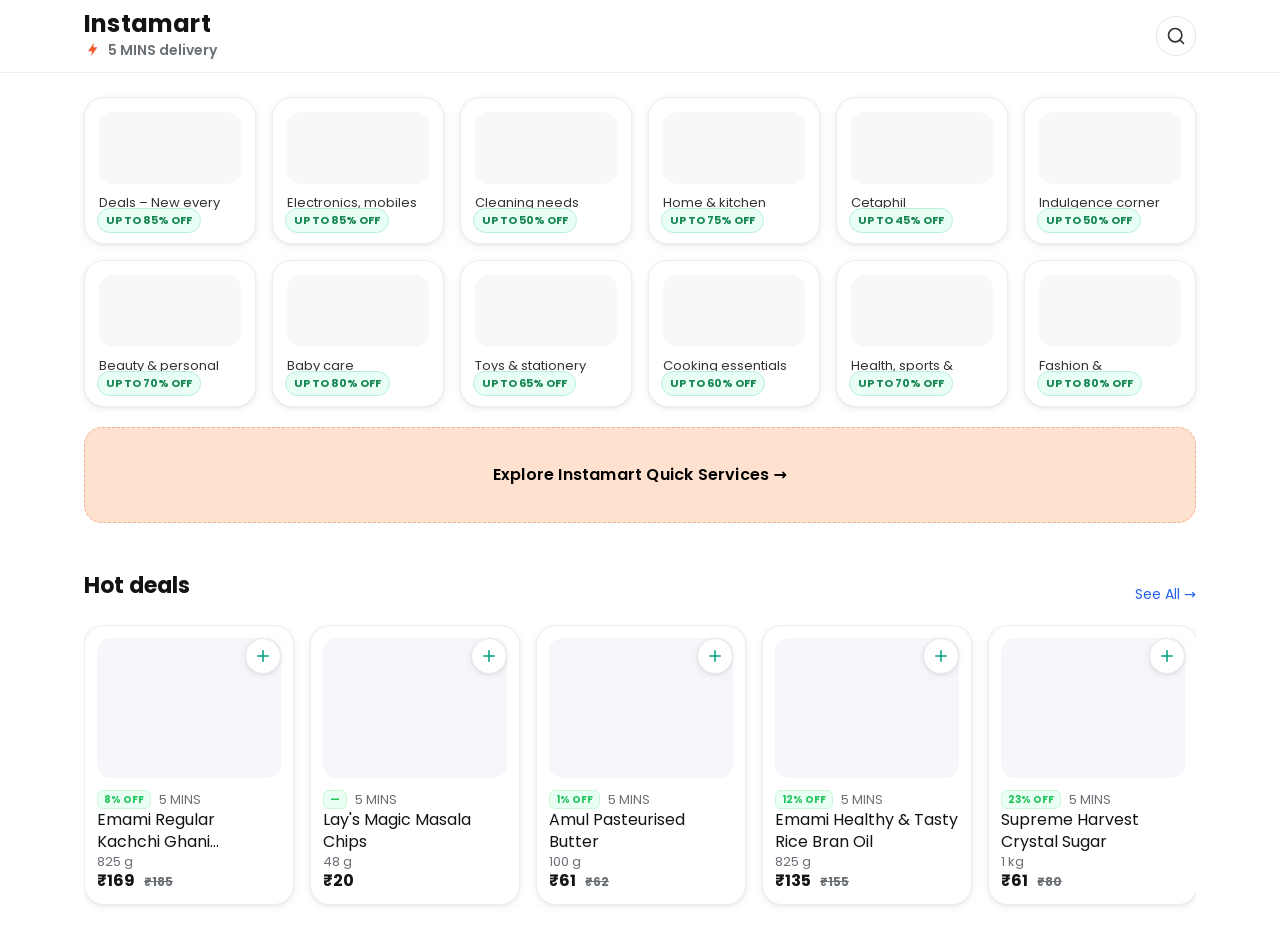
==== index.html @ 1e0b8e89 "second commit" ====
<!DOCTYPE html>
<html lang="en">
<head>
  <meta charset="utf-8" />
  <meta name="viewport" content="width=device-width, initial-scale=1" />
  <title>Instamart – Demo Clone</title>
  <link rel="preconnect" href="https://fonts.googleapis.com  ">
  <link rel="preconnect" href="https://fonts.gstatic.com  " crossorigin>
  <link href="https://fonts.googleapis.com/css2?family=Poppins:wght@400;500;600;700&display=swap" rel="stylesheet">
  <link rel="stylesheet" href="style.css">
  <style>
    :root{
      --bg:#ffffff;
      --text:#111315;
      --muted:#6b6f76;
      --card:#f8f8fa;
      --chip:#f3f4f6;
      --accent:#00a082; /* teal-ish add button */
      --brand:#f05a28; /* bolt */
      --ring:rgba(0,0,0,.08);
      --shadow:0 2px 10px rgba(0,0,0,.06), 0 1px 3px rgba(0,0,0,.06);
      --radius:16px;
    }
    *{box-sizing:border-box}
    html,body{height:100%}
    body{
      margin:0; background:var(--bg); color:var(--text); font-family:Poppins,system-ui,-apple-system,Segoe UI,Roboto,Helvetica,Arial,sans-serif; line-height:1.35;
    }
    .container{max-width:1200px; margin:0 auto; padding:0 20px}

    /* Header */
    header{position:sticky; top:0; z-index:50; background:var(--bg); border-bottom:1px solid #eee}
    .header-wrap{display:flex; align-items:center; gap:16px; height:72px}
    .logo{font-weight:700; font-size:24px; letter-spacing:.2px}
    .bolt{display:inline-flex; align-items:center; gap:8px; font-weight:600; color:var(--muted); font-size:14px}
    .bolt svg{width:16px; height:16px; color:var(--brand)}
    .spacer{flex:1}
    .search-btn{width:40px; height:40px; border-radius:999px; display:grid; place-items:center; border:1px solid #e6e6e6; background:#fff}
    .search-btn svg{width:20px; height:20px; color:#333}

    /* Top category grid */
    .section{padding:24px 0}
    .section h2{font-size:22px; margin:0 0 16px}
    .top-grid{display:grid; grid-template-columns:repeat(6,1fr); gap:16px}
    @media (max-width:1000px){.top-grid{grid-template-columns:repeat(4,1fr)}}
    @media (max-width:700px){.top-grid{grid-template-columns:repeat(3,1fr)}}
    @media (max-width:480px){.top-grid{grid-template-columns:repeat(2,1fr)}}

    .cat-card{background:#fff; border:1px solid #eee; border-radius:20px; padding:14px; box-shadow:var(--shadow); position:relative; transition:transform .15s ease, box-shadow .15s ease}
    .cat-card:hover{transform:translateY(-2px); box-shadow:0 6px 22px rgba(0,0,0,.08)}
    .cat-img{height:72px; background:linear-gradient(180deg,#f8fafc,#eef2f7); border-radius:14px; margin-bottom:10px}
    .cat-title{font-size:13px; color:#333}
    .discount{position:absolute; bottom:10px; left:12px; background:#e9fff6; color:#198754; border:1px solid #b7f0d9; font-size:11px; font-weight:700; padding:4px 8px; border-radius:999px}

    /* Banner */
    .banner{background:#ffe1cf; border-radius:18px; height:96px; display:flex; align-items:center; justify-content:center; font-weight:600; letter-spacing:.2px; border:1px dashed #f3b292}

    /* Hot deals carousel */
    .row-between{display:flex; align-items:center; justify-content:space-between}
    .strip{position:relative}
    .rail{display:flex; gap:16px; overflow:auto; scroll-snap-type:x mandatory; padding-bottom:8px}
    .rail::-webkit-scrollbar{height:8px}
    .rail::-webkit-scrollbar-thumb{background:#e5e7eb; border-radius:999px}

    .deal-card{min-width:210px; background:#fff; border:1px solid #eee; border-radius:20px; padding:12px; scroll-snap-align:start; box-shadow:var(--shadow); position:relative}
    .deal-img{height:140px; border-radius:14px; background:linear-gradient(180deg,#f7f7fb,#eef2f7)}
    .deal-meta{display:flex; align-items:center; gap:8px; margin-top:12px}
    .tag{font-size:10px; font-weight:700; color:#22c55e; background:#eafff3; border:1px solid #c9f7d7; padding:2px 6px; border-radius:6px}
    .plus{position:absolute; right:12px; top:12px; width:36px; height:36px; background:#fff; border:1px solid #e5e7eb; border-radius:999px; display:grid; place-items:center; box-shadow:var(--shadow); cursor:pointer}
    .plus svg{width:18px; height:18px; color:var(--accent)}

    .price{font-weight:700}
    .mrp{color:var(--muted); text-decoration:line-through; margin-left:6px; font-size:12px}

    .see-all{font-size:14px; color:#2563eb; text-decoration:none}

    /* Spotlight chips */
    .chips{display:grid; grid-template-columns:repeat(7,1fr); gap:16px}
    @media (max-width:1000px){.chips{grid-template-columns:repeat(5,1fr)}}
    @media (max-width:700px){.chips{grid-template-columns:repeat(3,1fr)}}
    .chip{background:var(--chip); border:1px solid #ececec; border-radius:18px; padding:12px; text-align:center}
    .chip .thumb{height:78px; background:#fff; border-radius:12px; box-shadow:var(--shadow); margin-bottom:8px}
    .chip b{display:block; font-size:13px}

    /* Grocery & Kitchen */
    .gk-grid{display:grid; grid-template-columns:repeat(7,1fr); gap:18px}
    @media (max-width:1200px){.gk-grid{grid-template-columns:repeat(6,1fr)}}
    @media (max-width:1000px){.gk-grid{grid-template-columns:repeat(5,1fr)}}
    @media (max-width:800px){.gk-grid{grid-template-columns:repeat(3,1fr)}}
    @media (max-width:520px){.gk-grid{grid-template-columns:repeat(2,1fr)}}
    .gk-card{background:#fff; border:1px solid #eee; border-radius:22px; padding:14px; box-shadow:var(--shadow); text-align:center; transition:transform .15s}
    .gk-card:hover{transform:translateY(-2px)}
    .gk-thumb{height:88px; border-radius:14px; background:linear-gradient(180deg,#f8fafc,#eef2f7); margin-bottom:8px}
    .gk-card .label{font-weight:600; font-size:14px}

    /* tiny helpers */
    .sub{font-size:13px; color:var(--muted)}
    .mt-8{margin-top:8px}
    .mt-16{margin-top:16px}
    .mt-20{margin-top:20px}
    .mt-24{margin-top:24px}
  </style>
</head>
<body>
  <header>
    <div class="container header-wrap">
      <div>
        <div class="logo">Instamart</div>
        <div class="bolt">
          <svg viewBox="0 0 24 24" fill="currentColor" aria-hidden="true"><path d="M11 21 20 8h-6l1-7-9 13h6l-1 7z"/></svg>
          5 MINS delivery
        </div>
      </div>
      <div class="spacer"></div>
      <button class="search-btn" aria-label="Search">
        <svg viewBox="0 0 24 24" fill="none" stroke="currentColor" stroke-width="2" stroke-linecap="round" stroke-linejoin="round"><circle cx="11" cy="11" r="8"></circle><path d="M21 21l-4.3-4.3"></path></svg>
      </button>
    </div>
  </header>

  <main class="container">
    <!-- Top categories grid (screenshot #1) -->
    <section class="section">
      <div class="top-grid">
        <!-- Repeat 12 tiles to mimic Instamart header tiles -->
        <div class="cat-card"><div class="cat-img"></div><div class="cat-title">Deals – New every hour</div><span class="discount">UP TO 85% OFF</span></div>
        <div class="cat-card"><div class="cat-img"></div><div class="cat-title">Electronics, mobiles & more</div><span class="discount">UP TO 85% OFF</span></div>
        <div class="cat-card"><div class="cat-img"></div><div class="cat-title">Cleaning needs</div><span class="discount">UP TO 50% OFF</span></div>
        <div class="cat-card"><div class="cat-img"></div><div class="cat-title">Home & kitchen</div><span class="discount">UP TO 75% OFF</span></div>
        <div class="cat-card"><div class="cat-img"></div><div class="cat-title">Cetaphil</div><span class="discount">UP TO 45% OFF</span></div>
        <div class="cat-card"><div class="cat-img"></div><div class="cat-title">Indulgence corner</div><span class="discount">UP TO 50% OFF</span></div>
        <div class="cat-card"><div class="cat-img"></div><div class="cat-title">Beauty & personal care</div><span class="discount">UP TO 70% OFF</span></div>
        <div class="cat-card"><div class="cat-img"></div><div class="cat-title">Baby care</div><span class="discount">UP TO 80% OFF</span></div>
        <div class="cat-card"><div class="cat-img"></div><div class="cat-title">Toys & stationery</div><span class="discount">UP TO 65% OFF</span></div>
        <div class="cat-card"><div class="cat-img"></div><div class="cat-title">Cooking essentials</div><span class="discount">UP TO 60% OFF</span></div>
        <div class="cat-card"><div class="cat-img"></div><div class="cat-title">Health, sports & fitness</div><span class="discount">UP TO 70% OFF</span></div>
        <div class="cat-card"><div class="cat-img"></div><div class="cat-title">Fashion & accessories</div><span class="discount">UP TO 80% OFF</span></div>
      </div>
      <a href="./customer.html" class="banner-link"><div class="banner mt-20">Explore Instamart Quick Services →</div></a>
    </section>

    <!-- Hot deals strip (screenshot #2) -->
    <section class="section">
      <div class="row-between">
        <h2>Hot deals</h2>
        <a class="see-all" href="#">See All →</a>
      </div>
      <div class="strip mt-8">
        <div class="rail" id="rail">
          <!-- Several product cards -->
          <article class="deal-card">
            <div class="plus" title="Add">
              <svg viewBox="0 0 24 24" fill="none" stroke="currentColor" stroke-width="2" stroke-linecap="round" stroke-linejoin="round"><path d="M12 5v14M5 12h14"/></svg>
            </div>
            <div class="deal-img"></div>
            <div class="deal-meta"><span class="tag">8% OFF</span><span class="sub">5 MINS</span></div>
            <div class="title">Emami Regular Kachchi Ghani...</div>
            <div class="sub">825 g</div>
            <div class="price">₹169 <span class="mrp">₹185</span></div>
          </article>

          <article class="deal-card">
            <div class="plus" title="Add">
              <svg viewBox="0 0 24 24" fill="none" stroke="currentColor" stroke-width="2" stroke-linecap="round" stroke-linejoin="round"><path d="M12 5v14M5 12h14"/></svg>
            </div>
            <div class="deal-img"></div>
            <div class="deal-meta"><span class="tag">—</span><span class="sub">5 MINS</span></div>
            <div class="title">Lay's Magic Masala Chips</div>
            <div class="sub">48 g</div>
            <div class="price">₹20</div>
          </article>

          <article class="deal-card">
            <div class="plus" title="Add">
              <svg viewBox="0 0 24 24" fill="none" stroke="currentColor" stroke-width="2" stroke-linecap="round" stroke-linejoin="round"><path d="M12 5v14M5 12h14"/></svg>
            </div>
            <div class="deal-img"></div>
            <div class="deal-meta"><span class="tag">1% OFF</span><span class="sub">5 MINS</span></div>
            <div class="title">Amul Pasteurised Butter</div>
            <div class="sub">100 g</div>
            <div class="price">₹61 <span class="mrp">₹62</span></div>
          </article>

          <article class="deal-card">
            <div class="plus" title="Add">
              <svg viewBox="0 0 24 24" fill="none" stroke="currentColor" stroke-width="2" stroke-linecap="round" stroke-linejoin="round"><path d="M12 5v14M5 12h14"/></svg>
            </div>
            <div class="deal-img"></div>
            <div class="deal-meta"><span class="tag">12% OFF</span><span class="sub">5 MINS</span></div>
            <div class="title">Emami Healthy & Tasty Rice Bran Oil</div>
            <div class="sub">825 g</div>
            <div class="price">₹135 <span class="mrp">₹155</span></div>
          </article>

          <article class="deal-card">
            <div class="plus" title="Add">
              <svg viewBox="0 0 24 24" fill="none" stroke="currentColor" stroke-width="2" stroke-linecap="round" stroke-linejoin="round"><path d="M12 5v14M5 12h14"/></svg>
            </div>
            <div class="deal-img"></div>
            <div class="deal-meta"><span class="tag">23% OFF</span><span class="sub">5 MINS</span></div>
            <div class="title">Supreme Harvest Crystal Sugar</div>
            <div class="sub">1 kg</div>
            <div class="price">₹61 <span class="mrp">₹80</span></div>
          </article>

          <article class="deal-card">
            <div class="plus" title="Add">
              <svg viewBox="0 0 24 24" fill="none" stroke="currentColor" stroke-width="2" stroke-linecap="round" stroke-linejoin="round"><path d="M12 5v14M5 12h14"/></svg>
            </div>
            <div class="deal-img"></div>
            <div class="deal-meta"><span class="tag">10% OFF</span><span class="sub">5 MINS</span></div>
            <div class="title">Tata Salt, Iodised</div>
            <div class="sub">1 kg</div>
            <div class="price">₹27 <span class="mrp">₹30</span></div>
          </article>

          <article class="deal-card">
            <div class="plus" title="Add">
              <svg viewBox="0 0 24 24" fill="none" stroke="currentColor" stroke-width="2" stroke-linecap="round" stroke-linejoin="round"><path d="M12 5v14M5 12h14"/></svg>
            </div>
            <div class="deal-img"></div>
            <div class="deal-meta"><span class="tag">53% OFF</span><span class="sub">5 MINS</span></div>
            <div class="title">Potato (Aloo)</div>
            <div class="sub">1 kg</div>
            <div class="price">₹19 <span class="mrp">₹41</span></div>
          </article>
        </div>
      </div>

      <!-- <div class="section">
        <h2>In the Spotlight</h2>
        <div class="chips mt-16">
          <div class="chip"><div class="thumb"></div><b>Fruits & Vegetables</b></div>
          <div class="chip"><div class="thumb"></div><b>Dairy, Bread & Eggs</b></div>
          <div class="chip"><div class="thumb"></div><b>Munchies & Drinks</b></div>
          <div class="chip"><div class="thumb"></div><b>Cooking Essentials</b></div>
          <div class="chip"><div class="thumb"></div><b>Cleaning Needs</b></div>
          <div class="chip"><div class="thumb"></div><b>Ice Creams</b></div>
          <div class="chip"><div class="thumb"></div><b>Baby Care</b></div>
        </div>
      </div>
    </section> -->

    <!-- Grocery & Kitchen (screenshot #3) -->
    <!-- <section class="section">
      <h2>GROCERY & KITCHEN</h2>
      <div class="gk-grid mt-16">
        <div class="gk-card"><div class="gk-thumb"></div><div class="label">Fresh Vegetables</div></div>
        <div class="gk-card"><div class="gk-thumb"></div><div class="label">Fresh Fruits</div></div>
        <div class="gk-card"><div class="gk-thumb"></div><div class="label">Dairy, Bread and Eggs</div></div>
        <div class="gk-card"><div class="gk-thumb"></div><div class="label">Cereals & Breakfast</div></div>
        <div class="gk-card"><div class="gk-thumb"></div><div class="label">Atta, Rice and Dal</div></div>
        <div class="gk-card"><div class="gk-thumb"></div><div class="label">Oils and Ghee</div></div>
        <div class="gk-card"><div class="gk-thumb"></div><div class="label">Masalas</div></div>
        <div class="gk-card"><div class="gk-thumb"></div><div class="label">Dry Fruits & Seeds</div></div>
        <div class="gk-card"><div class="gk-thumb"></div><div class="label">Biscuits & Cakes</div></div>
        <div class="gk-card"><div class="gk-thumb"></div><div class="label">Tea, Coffee & Milk Drinks</div></div>
        <div class="gk-card"><div class="gk-thumb"></div><div class="label">Sauces & Spreads</div></div>
        <div class="gk-card"><div class="gk-thumb"></div><div class="label">Meat & Seafood</div></div>
      </div>
    </section> -->
  </main>

  <script>
    // Keyboard navigation for carousel
    const rail = document.getElementById('rail');
    document.addEventListener('keydown', (e)=>{
      if(['ArrowRight','ArrowLeft'].includes(e.key)){
        rail.scrollBy({left: e.key==='ArrowRight'? 260 : -260, behavior:'smooth'});
      }
    });

    // === IMAGE MAP ===
    // Realistic product/category images from Unsplash (free to use)
    const images = {
      categories: [
        'https://images.unsplash.com/photo-1542838132-92c53300491e?crop=entropy&cs=tinysrgb&fit=max&fm=jpg&h=200&ixid=MnwxfDB8MXxyYW5kb218MHx8vegetables,fruits|grocery|fresh|food|produce&dpr=1&w=300',
        'https://images.unsplash.com/photo-1498049794561-7780e7231661?q=80&w=1170&auto=format&fit=crop&ixlib=rb-4.1.0&ixid=M3wxMjA3fDB8MHxwaG90by1wYWdlfHx8fGVufDB8fHx8fA%3D%3D',
        'https://images.unsplash.com/photo-1585421514284-efb74c2b69ba?q=80&w=1170&auto=format&fit=crop&ixlib=rb-4.1.0&ixid=M3wxMjA3fDB8MHxwaG90by1wYWdlfHx8fGVufDB8fHx8fA%3D%3D',
        'https://images.unsplash.com/photo-1519750783826-e2420f4d687f?crop=entropy&cs=tinysrgb&fit=max&fm=jpg&h=200&ixid=MnwxfDB8MXxyYW5kb218MHx8kitchen|utensils|home|cookware&dpr=1&w=300',
        'https://images.unsplash.com/photo-1643747238009-6863ea63e78d?q=80&w=1117&auto=format&fit=crop&ixlib=rb-4.1.0&ixid=M3wxMjA3fDB8MHxwaG90by1wYWdlfHx8fGVufDB8fHx8fA%3D%3D',
        'https://images.unsplash.com/photo-1565958011703-44f9829ba187?crop=entropy&cs=tinysrgb&fit=max&fm=jpg&h=200&ixid=MnwxfDB8MXxyYW5kb218MHx8chocolates|snacks|treats&dpr=1&w=300',
        'https://images.unsplash.com/photo-1602585578130-c9076e09330d?q=80&w=687&auto=format&fit=crop&ixlib=rb-4.1.0&ixid=M3wxMjA3fDB8MHxwaG90by1wYWdlfHx8fGVufDB8fHx8fA%3D%3D',
        'https://images.unsplash.com/photo-1491013516836-7db643ee125a?q=80&w=1025&auto=format&fit=crop&ixlib=rb-4.1.0&ixid=M3wxMjA3fDB8MHxwaG90by1wYWdlfHx8fGVufDB8fHx8fA%3D%3D',
        'https://images.unsplash.com/photo-1555448049-67b919120e75?q=80&w=1170&auto=format&fit=crop&ixlib=rb-4.1.0&ixid=M3wxMjA3fDB8MHxwaG90by1wYWdlfHx8fGVufDB8fHx8fA%3D%3D',
        'https://plus.unsplash.com/premium_photo-1726743707863-e6a862465664?q=80&w=1170&auto=format&fit=crop&ixlib=rb-4.1.0&ixid=M3wxMjA3fDB8MHxwaG90by1wYWdlfHx8fGVufDB8fHx8fA%3D%3D',
        'https://images.unsplash.com/photo-1709315859957-3b3583bf364c?q=80&w=1170&auto=format&fit=crop&ixlib=rb-4.1.0&ixid=M3wxMjA3fDB8MHxwaG90by1wYWdlfHx8fGVufDB8fHx8fA%3D%3D',
        'https://images.unsplash.com/photo-1523381210434-271e8be1f52b?crop=entropy&cs=tinysrgb&fit=max&fm=jpg&h=200&ixid=MnwxfDB8MXxyYW5kb218MHx8fashion|clothing|accessories&dpr=1&w=300'
      ],
      deals: [
        'https://images.unsplash.com/photo-1720468750623-39e9a09f5067?q=80&w=764&auto=format&fit=crop&ixlib=rb-4.1.0&ixid=M3wxMjA3fDB8MHxwaG90by1wYWdlfHx8fGVufDB8fHx8fA%3D%3D',
        'https://images.unsplash.com/photo-1741520149946-d2e652514b5a?q=80&w=694&auto=format&fit=crop&ixlib=rb-4.1.0&ixid=M3wxMjA3fDB8MHxwaG90by1wYWdlfHx8fGVufDB8fHx8fA%3D%3D',
        'https://plus.unsplash.com/premium_photo-1700440539081-ce9b10dece22?q=80&w=1170&auto=format&fit=crop&ixlib=rb-4.1.0&ixid=M3wxMjA3fDB8MHxwaG90by1wYWdlfHx8fGVufDB8fHx8fA%3D%3D',
        'https://plus.unsplash.com/premium_photo-1664391616054-1671f1b7f75d?q=80&w=778&auto=format&fit=crop&ixlib=rb-4.1.0&ixid=M3wxMjA3fDB8MHxwaG90by1wYWdlfHx8fGVufDB8fHx8fA%3D%3D',
        'https://plus.unsplash.com/premium_photo-1675855748229-a9de9f1ed214?q=80&w=687&auto=format&fit=crop&ixlib=rb-4.1.0&ixid=M3wxMjA3fDB8MHxwaG90by1wYWdlfHx8fGVufDB8fHx8fA%3D%3D',
        'https://images.unsplash.com/photo-1583832277339-91225387fc20?crop=entropy&cs=tinysrgb&fit=max&fm=jpg&h=200&ixid=MnwxfDB8MXxyYW5kb218MHx8salt|tata|iodised&dpr=1&w=300',
        'https://images.unsplash.com/photo-1587202372616-d8e0ef8f2c6b?crop=entropy&cs=tinysrgb&fit=max&fm=jpg&h=200&ixid=MnwxfDB8MXxyYW5kb218MHx8potato|aloo|vegetable&dpr=1&w=300'
      ],
      spotlight: [
        'https://images.unsplash.com/photo-1587314120477-885d157e8847?crop=entropy&cs=tinysrgb&fit=max&fm=jpg&h=100&ixid=MnwxfDB8MXxyYW5kb218MHx8fruits|vegetables|fresh&dpr=1&w=150',
        'https://images.unsplash.com/photo-1550259979-e0424f392948?crop=entropy&cs=tinysrgb&fit=max&fm=jpg&h=100&ixid=MnwxfDB8MXxyYW5kb218MHx8dairy|milk|eggs|bread&dpr=1&w=150',
        'https://images.unsplash.com/photo-1596462500382-fc8a0a36ebf6?crop=entropy&cs=tinysrgb&fit=max&fm=jpg&h=100&ixid=MnwxfDB8MXxyYW5kb218MHx8snacks|chips|drinks|beverages&dpr=1&w=150',
        'https://images.unsplash.com/photo-1600014363104-dc910438c995?crop=entropy&cs=tinysrgb&fit=max&fm=jpg&h=100&ixid=MnwxfDB8MXxyYW5kb218MHx8cooking|essentials|spices|oil&dpr=1&w=150',
        'https://images.unsplash.com/photo-1584132967447-6c577d5baca8?crop=entropy&cs=tinysrgb&fit=max&fm=jpg&h=100&ixid=MnwxfDB8MXxyYW5kb218MHx8cleaning|supplies|home|care&dpr=1&w=150',
        'https://images.unsplash.com/photo-1579809633699-1c4d9a00926f?crop=entropy&cs=tinysrgb&fit=max&fm=jpg&h=100&ixid=MnwxfDB8MXxyYW5kb218MHx8ice|cream|dessert&dpr=1&w=150',
        'https://images.unsplash.com/photo-1587049352851-8d4e89133925?crop=entropy&cs=tinysrgb&fit=max&fm=jpg&h=100&ixid=MnwxfDB8MXxyYW5kb218MHx8baby|care|products&dpr=1&w=150'
      ],
      grocery: [
        'https://images.unsplash.com/photo-1587269503643-958e089265fd?crop=entropy&cs=tinysrgb&fit=max&fm=jpg&h=100&ixid=MnwxfDB8MXxyYW5kb218MHx8vegetables|fresh|produce&dpr=1&w=150',
        'https://images.unsplash.com/photo-1587314120477-885d157e8847?crop=entropy&cs=tinysrgb&fit=max&fm=jpg&h=100&ixid=MnwxfDB8MXxyYW5kb218MHx8fruits|fresh|apples|oranges&dpr=1&w=150',
        'https://images.unsplash.com/photo-1550259979-e0424f392948?crop=entropy&cs=tinysrgb&fit=max&fm=jpg&h=100&ixid=MnwxfDB8MXxyYW5kb218MHx8dairy|eggs|bread|milk&dpr=1&w=150',
        'https://images.unsplash.com/photo-1595433371598-9f236fed9d70?crop=entropy&cs=tinysrgb&fit=max&fm=jpg&h=100&ixid=MnwxfDB8MXxyYW5kb218MHx8cereal|breakfast|oats&dpr=1&w=150',
        'https://images.unsplash.com/photo-1615887027588-8582a71c9887?crop=entropy&cs=tinysrgb&fit=max&fm=jpg&h=100&ixid=MnwxfDB8MXxyYW5kb218MHx8atta|rail|dal|wheat&dpr=1&w=150',
        'https://images.unsplash.com/photo-1605994003448-4a23d7c7c8e3?crop=entropy&cs=tinysrgb&fit=max&fm=jpg&h=100&ixid=MnwxfDB8MXxyYW5kb218MHx8oil|ghee|cooking&dpr=1&w=150',
        'https://images.unsplash.com/photo-1596462502278-27bfdc403348?crop=entropy&cs=tinysrgb&fit=max&fm=jpg&h=100&ixid=MnwxfDB8MXxyYW5kb218MHx8masalas|spices|turmeric&dpr=1&w=150',
        'https://images.unsplash.com/photo-1587288958563-3114682378f0?crop=entropy&cs=tinysrgb&fit=max&fm=jpg&h=100&ixid=MnwxfDB8MXxyYW5kb218MHx8dry|fruits|nuts|almonds&dpr=1&w=150',
        'https://images.unsplash.com/photo-1544988405-09edf898224f?crop=entropy&cs=tinysrgb&fit=max&fm=jpg&h=100&ixid=MnwxfDB8MXxyYW5kb218MHx8biscuits|cookies|snacks&dpr=1&w=150',
        'https://images.unsplash.com/photo-1584586491367-d651bc06500e?crop=entropy&cs=tinysrgb&fit=max&fm=jpg&h=100&ixid=MnwxfDB8MXxyYW5kb218MHx8tea|coffee|drink&dpr=1&w=150',
        'https://images.unsplash.com/photo-1595422624304-5ec9d9b7d7c7c?crop=entropy&cs=tinysrgb&fit=max&fm=jpg&h=100&ixid=MnwxfDB8MXxyYW5kb218MHx8sauces|ketchup|spreads&dpr=1&w=150',
        'https://images.unsplash.com/photo-1565299585902-73054e895c31?crop=entropy&cs=tinysrgb&fit=max&fm=jpg&h=100&ixid=MnwxfDB8MXxyYW5kb218MHx8meat|chicken|seafood&dpr=1&w=150'
      ]
    };

    // === Apply Images Dynamically ===
    document.querySelectorAll('.cat-img').forEach((el, i) => {
      if (images.categories[i]) {
        el.style.backgroundImage = `url(${images.categories[i]})`;
        el.style.backgroundSize = 'cover';
        el.style.backgroundPosition = 'center';
        el.style.backgroundColor = '#f8f8fa';
      }
    });

    document.querySelectorAll('.deal-img').forEach((el, i) => {
      if (images.deals[i]) {
        el.style.backgroundImage = `url(${images.deals[i]})`;
        el.style.backgroundSize = 'cover';
        el.style.backgroundPosition = 'center';
        el.style.backgroundColor = '#f7f7fb';
      }
    });

    document.querySelectorAll('.chip .thumb').forEach((el, i) => {
      if (images.spotlight[i]) {
        el.style.backgroundImage = `url(${images.spotlight[i]})`;
        el.style.backgroundSize = 'cover';
        el.style.backgroundPosition = 'center';
        el.style.backgroundColor = '#fff';
      }
    });

    document.querySelectorAll('.gk-thumb').forEach((el, i) => {
      if (images.grocery[i]) {
        el.style.backgroundImage = `url(${images.grocery[i]})`;
        el.style.backgroundSize = 'cover';
        el.style.backgroundPosition = 'center';
        el.style.backgroundColor = '#f8fafc';
      }
    });
  </script>
</body>
</html>
---- style.css ----
.plumbing-issues{
    /* border: 2px solid #000000; */
    display: flex;
    align-items: center;
    flex-wrap: wrap;
    justify-content: center;
    justify-content: space-evenly;
    gap: 20px;
    margin-top: 20px;
 
}

.plumbing-issues div{
    width: 30%;
    height: 500px;
    /* border: 1px solid black; */
    align-items: center;
    display: flex;
    flex-direction: column;
    /* justify-content: center; */
    padding-top: 20px;
       /* border: 1px solid blue;
       border-radius: 20px; */
       box-shadow: 2px 2px 10px 2px rgba(0,0,0,0.2);
       border-radius: 20px;
}
.plumbing-issues div img{
    width: 80%;
    height: 400px;
    /* border-radius: 10px; */
    border-radius: 20px;
}
.plumbing-issues div :hover{
    transform: scale(1.05);
    box-shadow: 4px 4px 15px 2px rgba(0,0,0,0.3);
}
.plumbing-issues div p{
    margin-top: 10px;
    text-align: center;
    font-weight: 600;
    cursor: pointer;
}
.container{
    width: 90vw;
}
.banner{
    cursor: pointer;
}
.banner-link{
    text-decoration: none;
    color: black;
}
.back{
    cursor: pointer;
}
.book-service{
    text-decoration: none;
    color: white;
}
.actions{
    display: flex;
    justify-content: space-between;
    margin-top: 20px;
}
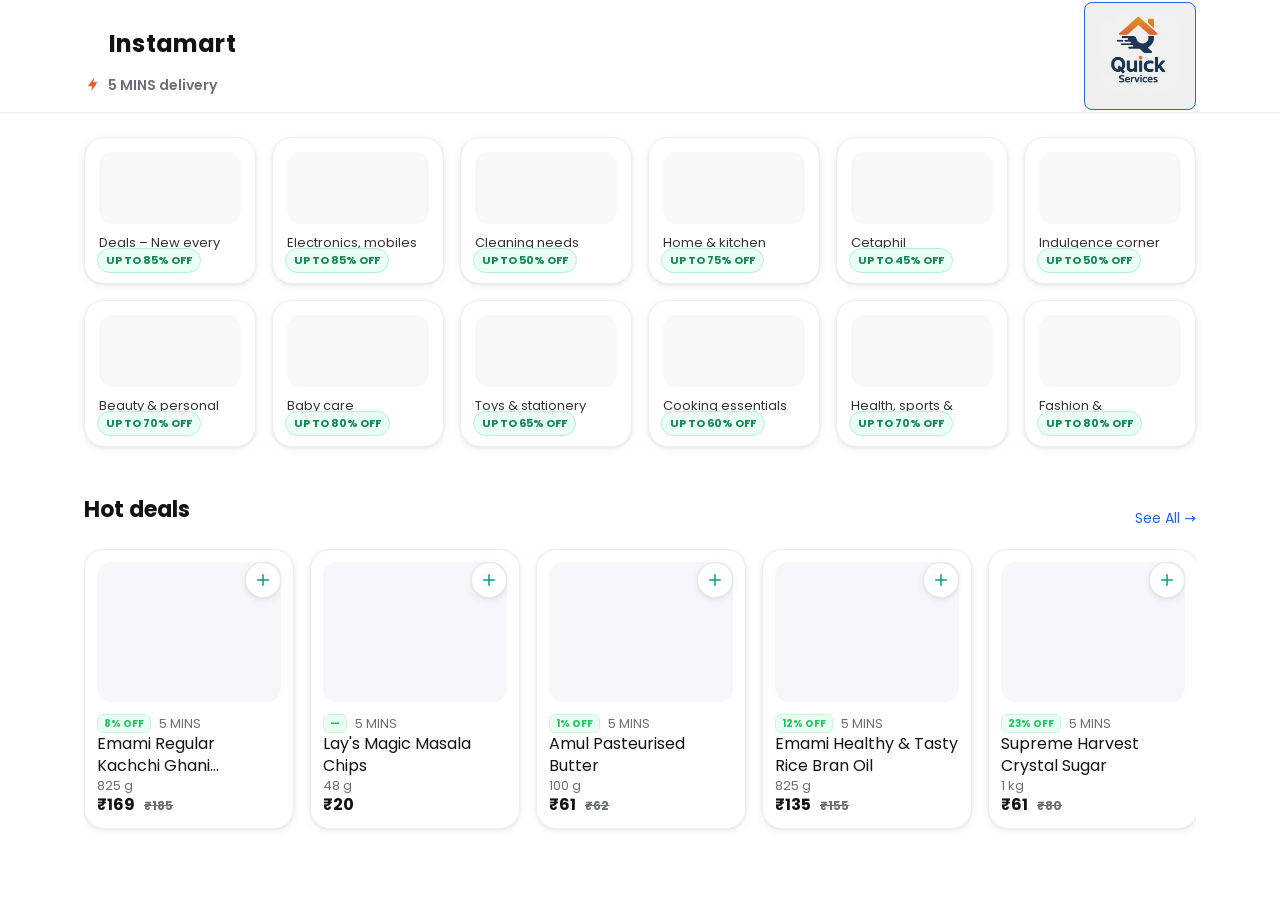
==== commit f7a61916: "Add files via upload" ====
--- a/index.html
+++ b/index.html
@@ -1,5 +1,6 @@
 <!DOCTYPE html>
 <html lang="en">
+
 <head>
   <meta charset="utf-8" />
   <meta name="viewport" content="width=device-width, initial-scale=1" />
@@ -9,112 +10,445 @@
   <link href="https://fonts.googleapis.com/css2?family=Poppins:wght@400;500;600;700&display=swap" rel="stylesheet">
   <link rel="stylesheet" href="style.css">
   <style>
-    :root{
-      --bg:#ffffff;
-      --text:#111315;
-      --muted:#6b6f76;
-      --card:#f8f8fa;
-      --chip:#f3f4f6;
-      --accent:#00a082; /* teal-ish add button */
-      --brand:#f05a28; /* bolt */
-      --ring:rgba(0,0,0,.08);
-      --shadow:0 2px 10px rgba(0,0,0,.06), 0 1px 3px rgba(0,0,0,.06);
-      --radius:16px;
-    }
-    *{box-sizing:border-box}
-    html,body{height:100%}
-    body{
-      margin:0; background:var(--bg); color:var(--text); font-family:Poppins,system-ui,-apple-system,Segoe UI,Roboto,Helvetica,Arial,sans-serif; line-height:1.35;
-    }
-    .container{max-width:1200px; margin:0 auto; padding:0 20px}
+    :root {
+      --bg: #ffffff;
+      --text: #111315;
+      --muted: #6b6f76;
+      --card: #f8f8fa;
+      --chip: #f3f4f6;
+      --accent: #00a082;
+      /* teal-ish add button */
+      --brand: #f05a28;
+      /* bolt */
+      --ring: rgba(0, 0, 0, .08);
+      --shadow: 0 2px 10px rgba(0, 0, 0, .06), 0 1px 3px rgba(0, 0, 0, .06);
+      --radius: 16px;
+    }
+
+    * {
+      box-sizing: border-box
+    }
+
+    html,
+    body {
+      height: 100%
+    }
+
+    body {
+      margin: 0;
+      background: var(--bg);
+      color: var(--text);
+      font-family: Poppins, system-ui, -apple-system, Segoe UI, Roboto, Helvetica, Arial, sans-serif;
+      line-height: 1.35;
+    }
+
+    .container {
+      max-width: 1200px;
+      margin: 0 auto;
+      padding: 0 20px;
+      /* padding: 20px; */
+
+    }
 
     /* Header */
-    header{position:sticky; top:0; z-index:50; background:var(--bg); border-bottom:1px solid #eee}
-    .header-wrap{display:flex; align-items:center; gap:16px; height:72px}
-    .logo{font-weight:700; font-size:24px; letter-spacing:.2px}
-    .bolt{display:inline-flex; align-items:center; gap:8px; font-weight:600; color:var(--muted); font-size:14px}
-    .bolt svg{width:16px; height:16px; color:var(--brand)}
-    .spacer{flex:1}
-    .search-btn{width:40px; height:40px; border-radius:999px; display:grid; place-items:center; border:1px solid #e6e6e6; background:#fff}
-    .search-btn svg{width:20px; height:20px; color:#333}
+    header {
+      position: sticky;
+      top: 0;
+      z-index: 50;
+      background: var(--bg);
+      border-bottom: 1px solid #eee;
+      padding: 20px;
+      display: flex;
+      flex-direction: column;
+      justify-content: center;
+      align-items: center;
+    }
+
+    .header-wrap {
+      display: flex;
+      align-items: center;
+      gap: 16px;
+      height: 72px
+    }
+
+    .logo {
+      font-weight: 700;
+      font-size: 24px;
+      letter-spacing: .2px;
+      /* border: 1px solid black; */
+      display: flex;
+      flex-direction: row;
+      justify-content: center;
+      align-items: center;
+      padding: 15px;
+      /* justify-content: space-between; */
+    }
+
+    .bolt {
+      display: inline-flex;
+      align-items: center;
+      gap: 8px;
+      font-weight: 600;
+      color: var(--muted);
+      font-size: 14px
+    }
+
+    .bolt svg {
+      width: 16px;
+      height: 16px;
+      color: var(--brand)
+    }
+
+    .spacer {
+      flex: 1
+    }
+
+    .search-btn {
+      border: none;
+      /* color: white; */
+      /* background-color: #2563eb; */
+      padding: 10px 15px;
+      border-radius: 8px;
+      cursor: pointer;
+      font-size: larger;
+      border: 1px solid #2563eb;
+    }
+    .search-btn :hover{
+      transform: scale(1.05);
+    }
+
+    .search-btn svg {
+      width: 20px;
+      height: 20px;
+      color: #333
+    }
 
     /* Top category grid */
-    .section{padding:24px 0}
-    .section h2{font-size:22px; margin:0 0 16px}
-    .top-grid{display:grid; grid-template-columns:repeat(6,1fr); gap:16px}
-    @media (max-width:1000px){.top-grid{grid-template-columns:repeat(4,1fr)}}
-    @media (max-width:700px){.top-grid{grid-template-columns:repeat(3,1fr)}}
-    @media (max-width:480px){.top-grid{grid-template-columns:repeat(2,1fr)}}
-
-    .cat-card{background:#fff; border:1px solid #eee; border-radius:20px; padding:14px; box-shadow:var(--shadow); position:relative; transition:transform .15s ease, box-shadow .15s ease}
-    .cat-card:hover{transform:translateY(-2px); box-shadow:0 6px 22px rgba(0,0,0,.08)}
-    .cat-img{height:72px; background:linear-gradient(180deg,#f8fafc,#eef2f7); border-radius:14px; margin-bottom:10px}
-    .cat-title{font-size:13px; color:#333}
-    .discount{position:absolute; bottom:10px; left:12px; background:#e9fff6; color:#198754; border:1px solid #b7f0d9; font-size:11px; font-weight:700; padding:4px 8px; border-radius:999px}
+    .section {
+      padding: 24px 0
+    }
+
+    .section h2 {
+      font-size: 22px;
+      margin: 0 0 16px
+    }
+
+    .top-grid {
+      display: grid;
+      grid-template-columns: repeat(6, 1fr);
+      gap: 16px
+    }
+
+    @media (max-width:1000px) {
+      .top-grid {
+        grid-template-columns: repeat(4, 1fr)
+      }
+    }
+
+    @media (max-width:700px) {
+      .top-grid {
+        grid-template-columns: repeat(3, 1fr)
+      }
+    }
+
+    @media (max-width:480px) {
+      .top-grid {
+        grid-template-columns: repeat(2, 1fr)
+      }
+    }
+
+    .cat-card {
+      background: #fff;
+      border: 1px solid #eee;
+      border-radius: 20px;
+      padding: 14px;
+      box-shadow: var(--shadow);
+      position: relative;
+      transition: transform .15s ease, box-shadow .15s ease
+    }
+
+    .cat-card:hover {
+      transform: translateY(-2px);
+      box-shadow: 0 6px 22px rgba(0, 0, 0, .08)
+    }
+
+    .cat-img {
+      height: 72px;
+      background: linear-gradient(180deg, #f8fafc, #eef2f7);
+      border-radius: 14px;
+      margin-bottom: 10px
+    }
+
+    .cat-title {
+      font-size: 13px;
+      color: #333
+    }
+
+    .discount {
+      position: absolute;
+      bottom: 10px;
+      left: 12px;
+      background: #e9fff6;
+      color: #198754;
+      border: 1px solid #b7f0d9;
+      font-size: 11px;
+      font-weight: 700;
+      padding: 4px 8px;
+      border-radius: 999px
+    }
 
     /* Banner */
-    .banner{background:#ffe1cf; border-radius:18px; height:96px; display:flex; align-items:center; justify-content:center; font-weight:600; letter-spacing:.2px; border:1px dashed #f3b292}
+    .banner {
+      background: #ffe1cf;
+      border-radius: 18px;
+      height: 96px;
+      display: flex;
+      align-items: center;
+      justify-content: center;
+      font-weight: 600;
+      letter-spacing: .2px;
+      border: 1px dashed #f3b292
+    }
 
     /* Hot deals carousel */
-    .row-between{display:flex; align-items:center; justify-content:space-between}
-    .strip{position:relative}
-    .rail{display:flex; gap:16px; overflow:auto; scroll-snap-type:x mandatory; padding-bottom:8px}
-    .rail::-webkit-scrollbar{height:8px}
-    .rail::-webkit-scrollbar-thumb{background:#e5e7eb; border-radius:999px}
-
-    .deal-card{min-width:210px; background:#fff; border:1px solid #eee; border-radius:20px; padding:12px; scroll-snap-align:start; box-shadow:var(--shadow); position:relative}
-    .deal-img{height:140px; border-radius:14px; background:linear-gradient(180deg,#f7f7fb,#eef2f7)}
-    .deal-meta{display:flex; align-items:center; gap:8px; margin-top:12px}
-    .tag{font-size:10px; font-weight:700; color:#22c55e; background:#eafff3; border:1px solid #c9f7d7; padding:2px 6px; border-radius:6px}
-    .plus{position:absolute; right:12px; top:12px; width:36px; height:36px; background:#fff; border:1px solid #e5e7eb; border-radius:999px; display:grid; place-items:center; box-shadow:var(--shadow); cursor:pointer}
-    .plus svg{width:18px; height:18px; color:var(--accent)}
-
-    .price{font-weight:700}
-    .mrp{color:var(--muted); text-decoration:line-through; margin-left:6px; font-size:12px}
-
-    .see-all{font-size:14px; color:#2563eb; text-decoration:none}
+    .row-between {
+      display: flex;
+      align-items: center;
+      justify-content: space-between
+    }
+
+    .strip {
+      position: relative
+    }
+
+    .rail {
+      display: flex;
+      gap: 16px;
+      overflow: auto;
+      scroll-snap-type: x mandatory;
+      padding-bottom: 8px
+    }
+
+    .rail::-webkit-scrollbar {
+      height: 8px
+    }
+
+    .rail::-webkit-scrollbar-thumb {
+      background: #e5e7eb;
+      border-radius: 999px
+    }
+
+    .deal-card {
+      min-width: 210px;
+      background: #fff;
+      border: 1px solid #eee;
+      border-radius: 20px;
+      padding: 12px;
+      scroll-snap-align: start;
+      box-shadow: var(--shadow);
+      position: relative
+    }
+
+    .deal-img {
+      height: 140px;
+      border-radius: 14px;
+      background: linear-gradient(180deg, #f7f7fb, #eef2f7)
+    }
+
+    .deal-meta {
+      display: flex;
+      align-items: center;
+      gap: 8px;
+      margin-top: 12px
+    }
+
+    .tag {
+      font-size: 10px;
+      font-weight: 700;
+      color: #22c55e;
+      background: #eafff3;
+      border: 1px solid #c9f7d7;
+      padding: 2px 6px;
+      border-radius: 6px
+    }
+
+    .plus {
+      position: absolute;
+      right: 12px;
+      top: 12px;
+      width: 36px;
+      height: 36px;
+      background: #fff;
+      border: 1px solid #e5e7eb;
+      border-radius: 999px;
+      display: grid;
+      place-items: center;
+      box-shadow: var(--shadow);
+      cursor: pointer
+    }
+
+    .plus svg {
+      width: 18px;
+      height: 18px;
+      color: var(--accent)
+    }
+
+    .price {
+      font-weight: 700
+    }
+
+    .mrp {
+      color: var(--muted);
+      text-decoration: line-through;
+      margin-left: 6px;
+      font-size: 12px
+    }
+
+    .see-all {
+      font-size: 14px;
+      color: #2563eb;
+      text-decoration: none
+    }
 
     /* Spotlight chips */
-    .chips{display:grid; grid-template-columns:repeat(7,1fr); gap:16px}
-    @media (max-width:1000px){.chips{grid-template-columns:repeat(5,1fr)}}
-    @media (max-width:700px){.chips{grid-template-columns:repeat(3,1fr)}}
-    .chip{background:var(--chip); border:1px solid #ececec; border-radius:18px; padding:12px; text-align:center}
-    .chip .thumb{height:78px; background:#fff; border-radius:12px; box-shadow:var(--shadow); margin-bottom:8px}
-    .chip b{display:block; font-size:13px}
+    .chips {
+      display: grid;
+      grid-template-columns: repeat(7, 1fr);
+      gap: 16px
+    }
+
+    @media (max-width:1000px) {
+      .chips {
+        grid-template-columns: repeat(5, 1fr)
+      }
+    }
+
+    @media (max-width:700px) {
+      .chips {
+        grid-template-columns: repeat(3, 1fr)
+      }
+    }
+
+    .chip {
+      background: var(--chip);
+      border: 1px solid #ececec;
+      border-radius: 18px;
+      padding: 12px;
+      text-align: center
+    }
+
+    .chip .thumb {
+      height: 78px;
+      background: #fff;
+      border-radius: 12px;
+      box-shadow: var(--shadow);
+      margin-bottom: 8px
+    }
+
+    .chip b {
+      display: block;
+      font-size: 13px
+    }
 
     /* Grocery & Kitchen */
-    .gk-grid{display:grid; grid-template-columns:repeat(7,1fr); gap:18px}
-    @media (max-width:1200px){.gk-grid{grid-template-columns:repeat(6,1fr)}}
-    @media (max-width:1000px){.gk-grid{grid-template-columns:repeat(5,1fr)}}
-    @media (max-width:800px){.gk-grid{grid-template-columns:repeat(3,1fr)}}
-    @media (max-width:520px){.gk-grid{grid-template-columns:repeat(2,1fr)}}
-    .gk-card{background:#fff; border:1px solid #eee; border-radius:22px; padding:14px; box-shadow:var(--shadow); text-align:center; transition:transform .15s}
-    .gk-card:hover{transform:translateY(-2px)}
-    .gk-thumb{height:88px; border-radius:14px; background:linear-gradient(180deg,#f8fafc,#eef2f7); margin-bottom:8px}
-    .gk-card .label{font-weight:600; font-size:14px}
+    .gk-grid {
+      display: grid;
+      grid-template-columns: repeat(7, 1fr);
+      gap: 18px
+    }
+
+    @media (max-width:1200px) {
+      .gk-grid {
+        grid-template-columns: repeat(6, 1fr)
+      }
+    }
+
+    @media (max-width:1000px) {
+      .gk-grid {
+        grid-template-columns: repeat(5, 1fr)
+      }
+    }
+
+    @media (max-width:800px) {
+      .gk-grid {
+        grid-template-columns: repeat(3, 1fr)
+      }
+    }
+
+    @media (max-width:520px) {
+      .gk-grid {
+        grid-template-columns: repeat(2, 1fr)
+      }
+    }
+
+    .gk-card {
+      background: #fff;
+      border: 1px solid #eee;
+      border-radius: 22px;
+      padding: 14px;
+      box-shadow: var(--shadow);
+      text-align: center;
+      transition: transform .15s
+    }
+
+    .gk-card:hover {
+      transform: translateY(-2px)
+    }
+
+    .gk-thumb {
+      height: 88px;
+      border-radius: 14px;
+      background: linear-gradient(180deg, #f8fafc, #eef2f7);
+      margin-bottom: 8px
+    }
+
+    .gk-card .label {
+      font-weight: 600;
+      font-size: 14px
+    }
 
     /* tiny helpers */
-    .sub{font-size:13px; color:var(--muted)}
-    .mt-8{margin-top:8px}
-    .mt-16{margin-top:16px}
-    .mt-20{margin-top:20px}
-    .mt-24{margin-top:24px}
+    .sub {
+      font-size: 13px;
+      color: var(--muted)
+    }
+
+    .mt-8 {
+      margin-top: 8px
+    }
+
+    .mt-16 {
+      margin-top: 16px
+    }
+
+    .mt-20 {
+      margin-top: 20px
+    }
+
+    .mt-24 {
+      margin-top: 24px
+    }
   </style>
 </head>
+
 <body>
   <header>
     <div class="container header-wrap">
       <div>
-        <div class="logo">Instamart</div>
+
+        <div class="logo"><span style="padding-left: 10px;">Instamart</span></div>
+
         <div class="bolt">
-          <svg viewBox="0 0 24 24" fill="currentColor" aria-hidden="true"><path d="M11 21 20 8h-6l1-7-9 13h6l-1 7z"/></svg>
+          <svg viewBox="0 0 24 24" fill="currentColor" aria-hidden="true">
+            <path d="M11 21 20 8h-6l1-7-9 13h6l-1 7z" />
+          </svg>
           5 MINS delivery
         </div>
       </div>
       <div class="spacer"></div>
-      <button class="search-btn" aria-label="Search">
-        <svg viewBox="0 0 24 24" fill="none" stroke="currentColor" stroke-width="2" stroke-linecap="round" stroke-linejoin="round"><circle cx="11" cy="11" r="8"></circle><path d="M21 21l-4.3-4.3"></path></svg>
-      </button>
+      <a href="./customer.html"><button class="search-btn" aria-label="Search">
+        <img src="./logo.jpg" alt="" style="width: 80px;border-radius: 20px;">
+      </button></a>
     </div>
   </header>
 
@@ -123,20 +457,56 @@
     <section class="section">
       <div class="top-grid">
         <!-- Repeat 12 tiles to mimic Instamart header tiles -->
-        <div class="cat-card"><div class="cat-img"></div><div class="cat-title">Deals – New every hour</div><span class="discount">UP TO 85% OFF</span></div>
-        <div class="cat-card"><div class="cat-img"></div><div class="cat-title">Electronics, mobiles & more</div><span class="discount">UP TO 85% OFF</span></div>
-        <div class="cat-card"><div class="cat-img"></div><div class="cat-title">Cleaning needs</div><span class="discount">UP TO 50% OFF</span></div>
-        <div class="cat-card"><div class="cat-img"></div><div class="cat-title">Home & kitchen</div><span class="discount">UP TO 75% OFF</span></div>
-        <div class="cat-card"><div class="cat-img"></div><div class="cat-title">Cetaphil</div><span class="discount">UP TO 45% OFF</span></div>
-        <div class="cat-card"><div class="cat-img"></div><div class="cat-title">Indulgence corner</div><span class="discount">UP TO 50% OFF</span></div>
-        <div class="cat-card"><div class="cat-img"></div><div class="cat-title">Beauty & personal care</div><span class="discount">UP TO 70% OFF</span></div>
-        <div class="cat-card"><div class="cat-img"></div><div class="cat-title">Baby care</div><span class="discount">UP TO 80% OFF</span></div>
-        <div class="cat-card"><div class="cat-img"></div><div class="cat-title">Toys & stationery</div><span class="discount">UP TO 65% OFF</span></div>
-        <div class="cat-card"><div class="cat-img"></div><div class="cat-title">Cooking essentials</div><span class="discount">UP TO 60% OFF</span></div>
-        <div class="cat-card"><div class="cat-img"></div><div class="cat-title">Health, sports & fitness</div><span class="discount">UP TO 70% OFF</span></div>
-        <div class="cat-card"><div class="cat-img"></div><div class="cat-title">Fashion & accessories</div><span class="discount">UP TO 80% OFF</span></div>
+        <div class="cat-card">
+          <div class="cat-img"></div>
+          <div class="cat-title">Deals – New every hour</div><span class="discount">UP TO 85% OFF</span>
+        </div>
+        <div class="cat-card">
+          <div class="cat-img"></div>
+          <div class="cat-title">Electronics, mobiles & more</div><span class="discount">UP TO 85% OFF</span>
+        </div>
+        <div class="cat-card">
+          <div class="cat-img"></div>
+          <div class="cat-title">Cleaning needs</div><span class="discount">UP TO 50% OFF</span>
+        </div>
+        <div class="cat-card">
+          <div class="cat-img"></div>
+          <div class="cat-title">Home & kitchen</div><span class="discount">UP TO 75% OFF</span>
+        </div>
+        <div class="cat-card">
+          <div class="cat-img"></div>
+          <div class="cat-title">Cetaphil</div><span class="discount">UP TO 45% OFF</span>
+        </div>
+        <div class="cat-card">
+          <div class="cat-img"></div>
+          <div class="cat-title">Indulgence corner</div><span class="discount">UP TO 50% OFF</span>
+        </div>
+        <div class="cat-card">
+          <div class="cat-img"></div>
+          <div class="cat-title">Beauty & personal care</div><span class="discount">UP TO 70% OFF</span>
+        </div>
+        <div class="cat-card">
+          <div class="cat-img"></div>
+          <div class="cat-title">Baby care</div><span class="discount">UP TO 80% OFF</span>
+        </div>
+        <div class="cat-card">
+          <div class="cat-img"></div>
+          <div class="cat-title">Toys & stationery</div><span class="discount">UP TO 65% OFF</span>
+        </div>
+        <div class="cat-card">
+          <div class="cat-img"></div>
+          <div class="cat-title">Cooking essentials</div><span class="discount">UP TO 60% OFF</span>
+        </div>
+        <div class="cat-card">
+          <div class="cat-img"></div>
+          <div class="cat-title">Health, sports & fitness</div><span class="discount">UP TO 70% OFF</span>
+        </div>
+        <div class="cat-card">
+          <div class="cat-img"></div>
+          <div class="cat-title">Fashion & accessories</div><span class="discount">UP TO 80% OFF</span>
+        </div>
       </div>
-      <a href="./customer.html" class="banner-link"><div class="banner mt-20">Explore Instamart Quick Services →</div></a>
+      <!-- <a href="./customer.html" class="banner-link"><div class="banner mt-20"><img src="./logo.jpg" alt="" class="logo-insta"></div></a> -->
     </section>
 
     <!-- Hot deals strip (screenshot #2) -->
@@ -150,7 +520,10 @@
           <!-- Several product cards -->
           <article class="deal-card">
             <div class="plus" title="Add">
-              <svg viewBox="0 0 24 24" fill="none" stroke="currentColor" stroke-width="2" stroke-linecap="round" stroke-linejoin="round"><path d="M12 5v14M5 12h14"/></svg>
+              <svg viewBox="0 0 24 24" fill="none" stroke="currentColor" stroke-width="2" stroke-linecap="round"
+                stroke-linejoin="round">
+                <path d="M12 5v14M5 12h14" />
+              </svg>
             </div>
             <div class="deal-img"></div>
             <div class="deal-meta"><span class="tag">8% OFF</span><span class="sub">5 MINS</span></div>
@@ -161,7 +534,10 @@
 
           <article class="deal-card">
             <div class="plus" title="Add">
-              <svg viewBox="0 0 24 24" fill="none" stroke="currentColor" stroke-width="2" stroke-linecap="round" stroke-linejoin="round"><path d="M12 5v14M5 12h14"/></svg>
+              <svg viewBox="0 0 24 24" fill="none" stroke="currentColor" stroke-width="2" stroke-linecap="round"
+                stroke-linejoin="round">
+                <path d="M12 5v14M5 12h14" />
+              </svg>
             </div>
             <div class="deal-img"></div>
             <div class="deal-meta"><span class="tag">—</span><span class="sub">5 MINS</span></div>
@@ -172,7 +548,10 @@
 
           <article class="deal-card">
             <div class="plus" title="Add">
-              <svg viewBox="0 0 24 24" fill="none" stroke="currentColor" stroke-width="2" stroke-linecap="round" stroke-linejoin="round"><path d="M12 5v14M5 12h14"/></svg>
+              <svg viewBox="0 0 24 24" fill="none" stroke="currentColor" stroke-width="2" stroke-linecap="round"
+                stroke-linejoin="round">
+                <path d="M12 5v14M5 12h14" />
+              </svg>
             </div>
             <div class="deal-img"></div>
             <div class="deal-meta"><span class="tag">1% OFF</span><span class="sub">5 MINS</span></div>
@@ -183,7 +562,10 @@
 
           <article class="deal-card">
             <div class="plus" title="Add">
-              <svg viewBox="0 0 24 24" fill="none" stroke="currentColor" stroke-width="2" stroke-linecap="round" stroke-linejoin="round"><path d="M12 5v14M5 12h14"/></svg>
+              <svg viewBox="0 0 24 24" fill="none" stroke="currentColor" stroke-width="2" stroke-linecap="round"
+                stroke-linejoin="round">
+                <path d="M12 5v14M5 12h14" />
+              </svg>
             </div>
             <div class="deal-img"></div>
             <div class="deal-meta"><span class="tag">12% OFF</span><span class="sub">5 MINS</span></div>
@@ -194,7 +576,10 @@
 
           <article class="deal-card">
             <div class="plus" title="Add">
-              <svg viewBox="0 0 24 24" fill="none" stroke="currentColor" stroke-width="2" stroke-linecap="round" stroke-linejoin="round"><path d="M12 5v14M5 12h14"/></svg>
+              <svg viewBox="0 0 24 24" fill="none" stroke="currentColor" stroke-width="2" stroke-linecap="round"
+                stroke-linejoin="round">
+                <path d="M12 5v14M5 12h14" />
+              </svg>
             </div>
             <div class="deal-img"></div>
             <div class="deal-meta"><span class="tag">23% OFF</span><span class="sub">5 MINS</span></div>
@@ -205,7 +590,10 @@
 
           <article class="deal-card">
             <div class="plus" title="Add">
-              <svg viewBox="0 0 24 24" fill="none" stroke="currentColor" stroke-width="2" stroke-linecap="round" stroke-linejoin="round"><path d="M12 5v14M5 12h14"/></svg>
+              <svg viewBox="0 0 24 24" fill="none" stroke="currentColor" stroke-width="2" stroke-linecap="round"
+                stroke-linejoin="round">
+                <path d="M12 5v14M5 12h14" />
+              </svg>
             </div>
             <div class="deal-img"></div>
             <div class="deal-meta"><span class="tag">10% OFF</span><span class="sub">5 MINS</span></div>
@@ -216,7 +604,10 @@
 
           <article class="deal-card">
             <div class="plus" title="Add">
-              <svg viewBox="0 0 24 24" fill="none" stroke="currentColor" stroke-width="2" stroke-linecap="round" stroke-linejoin="round"><path d="M12 5v14M5 12h14"/></svg>
+              <svg viewBox="0 0 24 24" fill="none" stroke="currentColor" stroke-width="2" stroke-linecap="round"
+                stroke-linejoin="round">
+                <path d="M12 5v14M5 12h14" />
+              </svg>
             </div>
             <div class="deal-img"></div>
             <div class="deal-meta"><span class="tag">53% OFF</span><span class="sub">5 MINS</span></div>
@@ -241,8 +632,8 @@
       </div>
     </section> -->
 
-    <!-- Grocery & Kitchen (screenshot #3) -->
-    <!-- <section class="section">
+      <!-- Grocery & Kitchen (screenshot #3) -->
+      <!-- <section class="section">
       <h2>GROCERY & KITCHEN</h2>
       <div class="gk-grid mt-16">
         <div class="gk-card"><div class="gk-thumb"></div><div class="label">Fresh Vegetables</div></div>
@@ -264,9 +655,9 @@
   <script>
     // Keyboard navigation for carousel
     const rail = document.getElementById('rail');
-    document.addEventListener('keydown', (e)=>{
-      if(['ArrowRight','ArrowLeft'].includes(e.key)){
-        rail.scrollBy({left: e.key==='ArrowRight'? 260 : -260, behavior:'smooth'});
+    document.addEventListener('keydown', (e) => {
+      if (['ArrowRight', 'ArrowLeft'].includes(e.key)) {
+        rail.scrollBy({ left: e.key === 'ArrowRight' ? 260 : -260, behavior: 'smooth' });
       }
     });
 
@@ -359,4 +750,5 @@
     });
   </script>
 </body>
+
 </html>
--- a/style.css
+++ b/style.css
@@ -61,4 +61,11 @@
     display: flex;
     justify-content: space-between;
     margin-top: 20px;
-}+}
+
+.logo-insta{
+    width: 75px;
+    height: 75px;
+    border: 1px solid black;
+    border-radius: 15px;
+}
